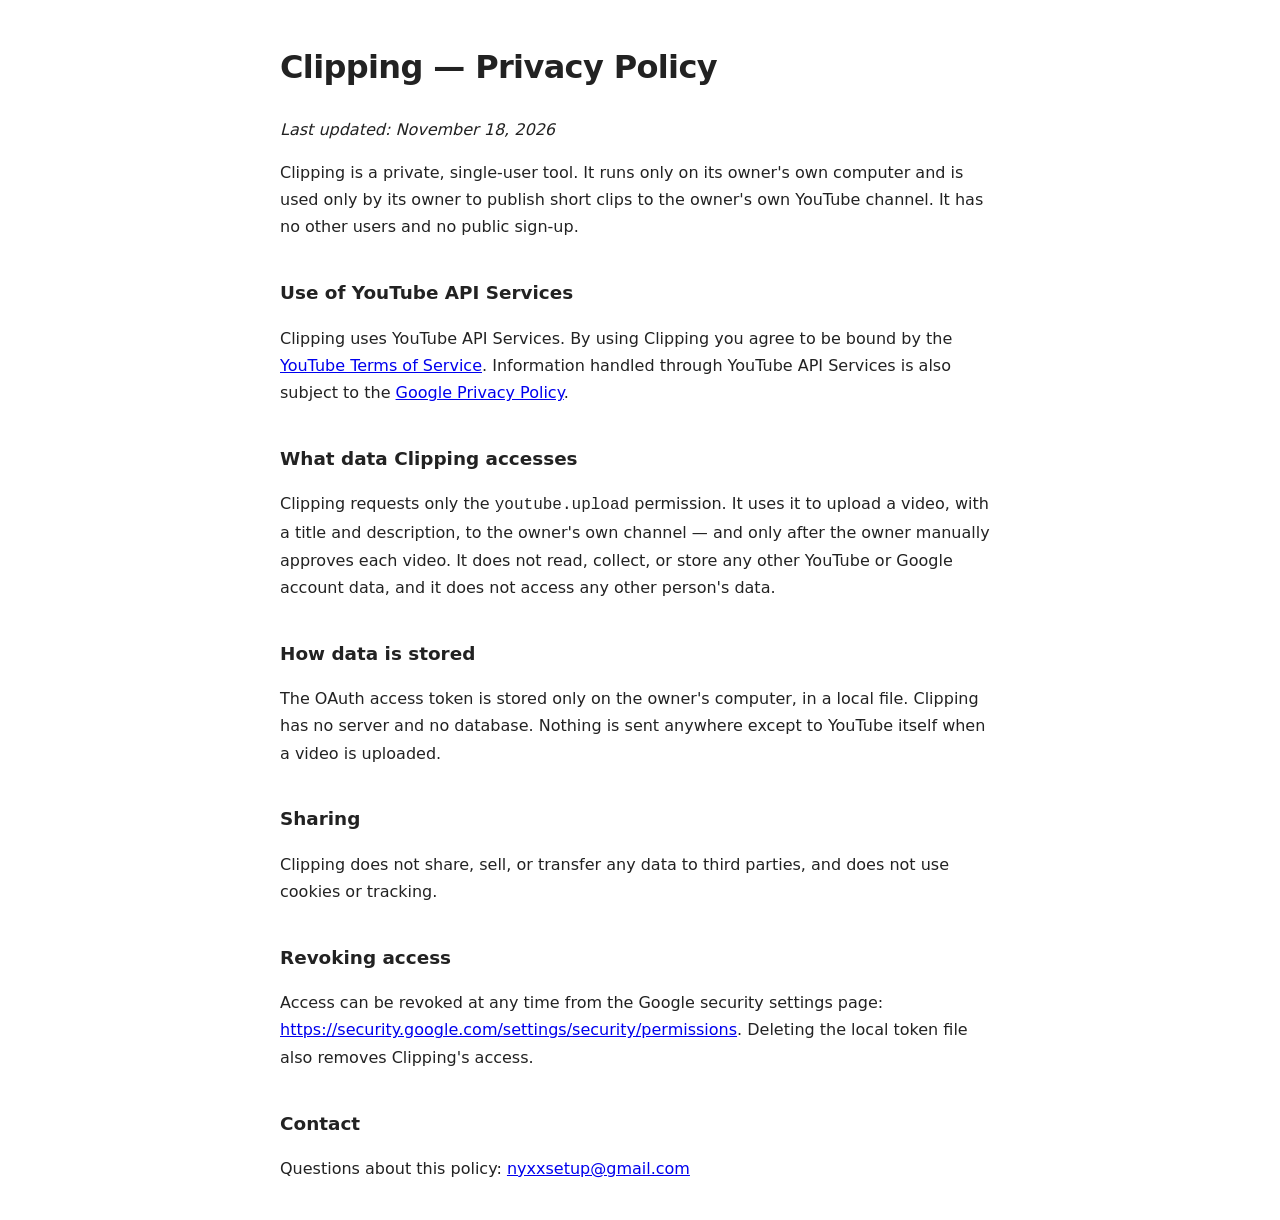
==== index.html @ 89b85b5d "Add Clipping privacy policy Co-Authored-By: Claude Opus 5.5 <noreply@anthropic.com>" ====
<!doctype html>
<html lang="en">
<head>
<meta charset="utf-8">
<meta name="viewport" content="width=device-width, initial-scale=1">
<title>Clipping — Privacy Policy</title>
<style>
  body { font: 16px/1.7 system-ui, sans-serif; max-width: 720px; margin: 40px auto; padding: 0 16px; color: #222; background: #fff; }
  h1 { letter-spacing: -0.02em; }
  h2 { margin-top: 2em; font-size: 1.15em; }
</style>
</head>
<body>
<h1>Clipping — Privacy Policy</h1>
<p><em>Last updated: November 18, 2026</em></p>

<p>Clipping is a private, single-user tool. It runs only on its owner's own computer and is used only by its owner
to publish short clips to the owner's own YouTube channel. It has no other users and no public sign-up.</p>

<h2>Use of YouTube API Services</h2>
<p>Clipping uses YouTube API Services. By using Clipping you agree to be bound by the
<a href="https://www.youtube.com/t/terms">YouTube Terms of Service</a>. Information handled through YouTube API
Services is also subject to the <a href="https://policies.google.com/privacy">Google Privacy Policy</a>.</p>

<h2>What data Clipping accesses</h2>
<p>Clipping requests only the <code>youtube.upload</code> permission. It uses it to upload a video, with a title and
description, to the owner's own channel — and only after the owner manually approves each video. It does not read,
collect, or store any other YouTube or Google account data, and it does not access any other person's data.</p>

<h2>How data is stored</h2>
<p>The OAuth access token is stored only on the owner's computer, in a local file. Clipping has no server and no
database. Nothing is sent anywhere except to YouTube itself when a video is uploaded.</p>

<h2>Sharing</h2>
<p>Clipping does not share, sell, or transfer any data to third parties, and does not use cookies or tracking.</p>

<h2>Revoking access</h2>
<p>Access can be revoked at any time from the Google security settings page:
<a href="https://security.google.com/settings/security/permissions">https://security.google.com/settings/security/permissions</a>.
Deleting the local token file also removes Clipping's access.</p>

<h2>Contact</h2>
<p>Questions about this policy: <a href="mailto:nyxxsetup@gmail.com">nyxxsetup@gmail.com</a></p>
</body>
</html>
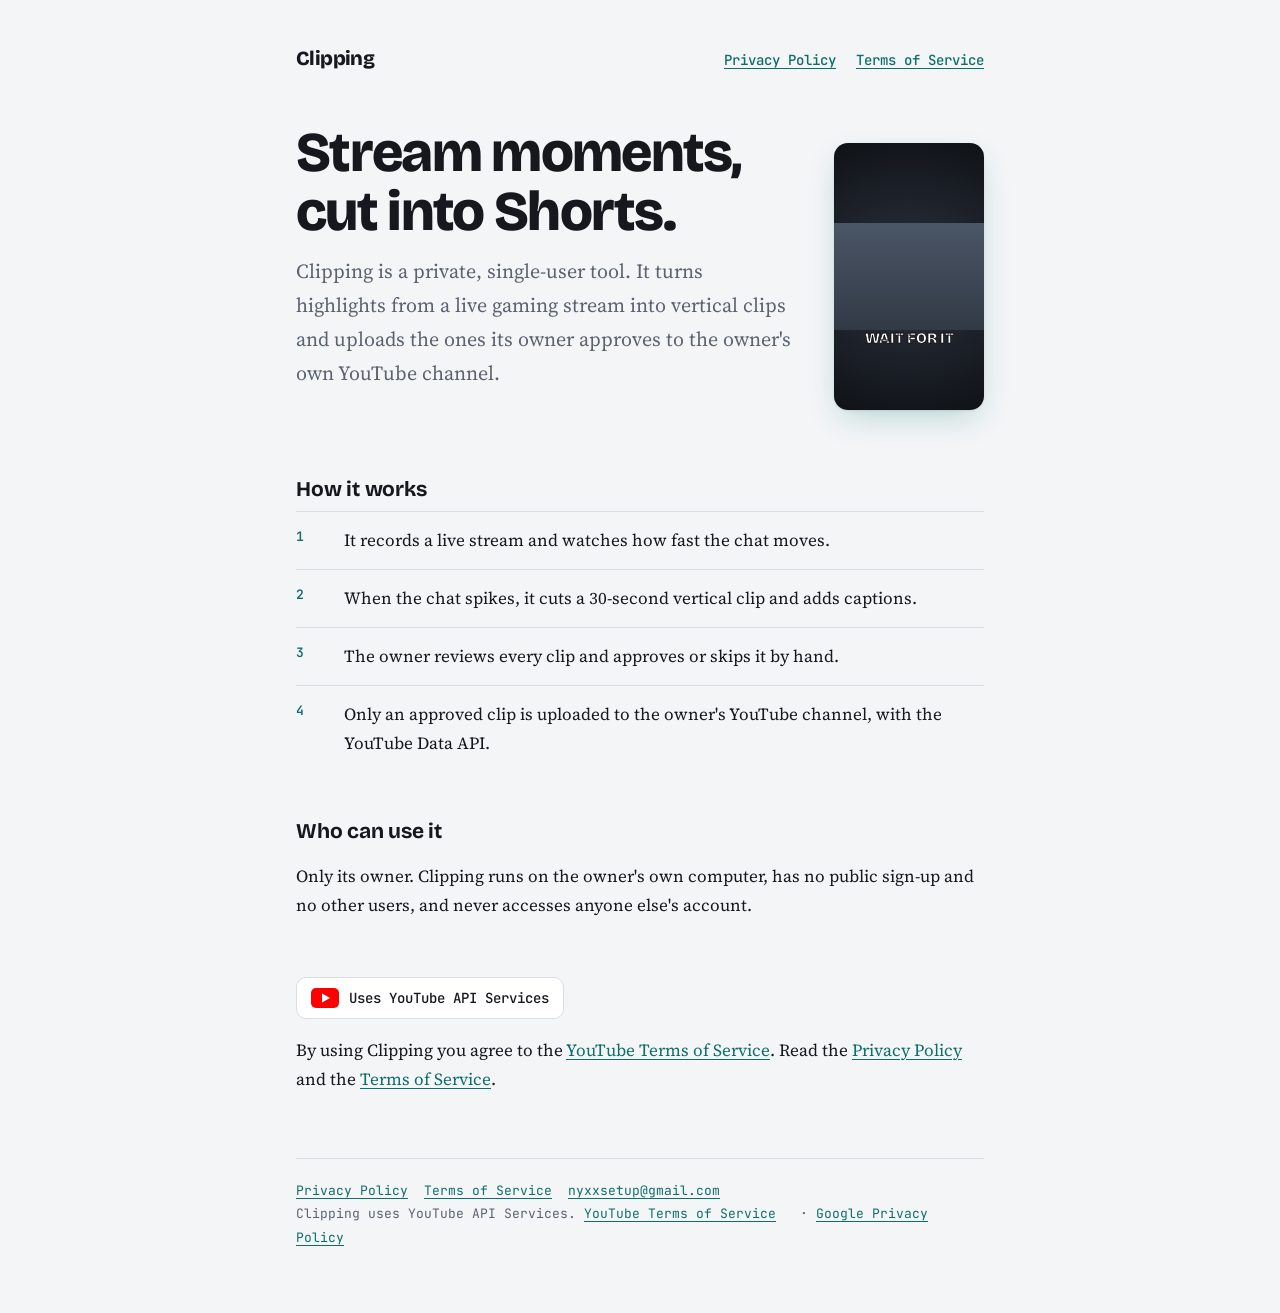
==== commit eec98aeb: "Add homepage and terms of service; expand privacy policy Co-Authored-By: Claude Opus 5.5 <noreply@an" ====
--- a/index.html
+++ b/index.html
@@ -3,43 +3,40 @@
 <head>
 <meta charset="utf-8">
 <meta name="viewport" content="width=device-width, initial-scale=1">
-<title>Clipping — Privacy Policy</title>
-<style>
-  body { font: 16px/1.7 system-ui, sans-serif; max-width: 720px; margin: 40px auto; padding: 0 16px; color: #222; background: #fff; }
-  h1 { letter-spacing: -0.02em; }
-  h2 { margin-top: 2em; font-size: 1.15em; }
-</style>
+<title>Clipping</title>
+<link rel="preconnect" href="https://fonts.googleapis.com">
+<link rel="preconnect" href="https://fonts.gstatic.com" crossorigin>
+<link href="https://fonts.googleapis.com/css2?family=Bricolage+Grotesque:wght@700;800;900&family=JetBrains+Mono:wght@400;500;600&family=Source+Serif+4:wght@400;600&display=swap" rel="stylesheet">
+<link rel="stylesheet" href="style.css">
 </head>
 <body>
-<h1>Clipping — Privacy Policy</h1>
-<p><em>Last updated: November 18, 2026</em></p>
+<div class="wrap">
+<nav><a class="brand" href="./">Clipping</a><a href="privacy.html">Privacy Policy</a><a href="terms.html">Terms of Service</a></nav>
+<div class="hero">
+<div>
+<h1>Stream moments, cut into Shorts.</h1>
+<p class="lede">Clipping is a private, single-user tool. It turns highlights from a live gaming stream into vertical clips and uploads the ones its owner approves to the owner's own YouTube channel.</p>
+</div>
+<div class="clip" aria-hidden="true"><span>WAIT FOR IT</span></div>
+</div>
 
-<p>Clipping is a private, single-user tool. It runs only on its owner's own computer and is used only by its owner
-to publish short clips to the owner's own YouTube channel. It has no other users and no public sign-up.</p>
+<h2>How it works</h2>
+<ol class="steps">
+<li>It records a live stream and watches how fast the chat moves.</li>
+<li>When the chat spikes, it cuts a 30-second vertical clip and adds captions.</li>
+<li>The owner reviews every clip and approves or skips it by hand.</li>
+<li>Only an approved clip is uploaded to the owner's YouTube channel, with the YouTube Data API.</li>
+</ol>
 
-<h2>Use of YouTube API Services</h2>
-<p>Clipping uses YouTube API Services. By using Clipping you agree to be bound by the
-<a href="https://www.youtube.com/t/terms">YouTube Terms of Service</a>. Information handled through YouTube API
-Services is also subject to the <a href="https://policies.google.com/privacy">Google Privacy Policy</a>.</p>
+<h2>Who can use it</h2>
+<p>Only its owner. Clipping runs on the owner's own computer, has no public sign-up and no other users, and never accesses anyone else's account.</p>
 
-<h2>What data Clipping accesses</h2>
-<p>Clipping requests only the <code>youtube.upload</code> permission. It uses it to upload a video, with a title and
-description, to the owner's own channel — and only after the owner manually approves each video. It does not read,
-collect, or store any other YouTube or Google account data, and it does not access any other person's data.</p>
-
-<h2>How data is stored</h2>
-<p>The OAuth access token is stored only on the owner's computer, in a local file. Clipping has no server and no
-database. Nothing is sent anywhere except to YouTube itself when a video is uploaded.</p>
-
-<h2>Sharing</h2>
-<p>Clipping does not share, sell, or transfer any data to third parties, and does not use cookies or tracking.</p>
-
-<h2>Revoking access</h2>
-<p>Access can be revoked at any time from the Google security settings page:
-<a href="https://security.google.com/settings/security/permissions">https://security.google.com/settings/security/permissions</a>.
-Deleting the local token file also removes Clipping's access.</p>
-
-<h2>Contact</h2>
-<p>Questions about this policy: <a href="mailto:nyxxsetup@gmail.com">nyxxsetup@gmail.com</a></p>
+<a class="yt" href="https://www.youtube.com/" aria-label="YouTube">
+<svg width="28" height="20" viewBox="0 0 28 20" aria-hidden="true"><rect width="28" height="20" rx="5" fill="#FF0000"/><path d="M11 5.5v9l8-4.5z" fill="#fff"/></svg>
+Uses YouTube API Services
+</a>
+<p>By using Clipping you agree to the <a href="https://www.youtube.com/t/terms">YouTube Terms of Service</a>. Read the <a href="privacy.html">Privacy Policy</a> and the <a href="terms.html">Terms of Service</a>.</p>
+<footer><a href="privacy.html">Privacy Policy</a><a href="terms.html">Terms of Service</a><a href="mailto:nyxxsetup@gmail.com">nyxxsetup@gmail.com</a><br>Clipping uses YouTube API Services. <a href="https://www.youtube.com/t/terms">YouTube Terms of Service</a> · <a href="https://policies.google.com/privacy">Google Privacy Policy</a></footer>
+</div>
 </body>
 </html>
--- a/style.css
+++ b/style.css
@@ -0,0 +1,31 @@
+:root{--paper:#F3F5F7;--card:#FFFFFF;--ink:#16181D;--muted:#5B6270;--line:#DADFE5;--accent:#0F6E6A;--yt:#FF0000;
+  --display:"Bricolage Grotesque",system-ui,sans-serif;--body:"Source Serif 4",Georgia,serif;--mono:"JetBrains Mono",ui-monospace,monospace}
+@media (prefers-color-scheme:dark){:root{--paper:#111317;--card:#181B21;--ink:#E9ECF0;--muted:#9AA2AE;--line:#2A2F37;--accent:#4FC2BB}}
+*{box-sizing:border-box}
+body{margin:0;background:var(--paper);color:var(--ink);font:17px/1.7 var(--body)}
+.wrap{max-width:720px;margin:0 auto;padding:48px 16px 64px}
+nav{display:flex;gap:20px;flex-wrap:wrap;align-items:baseline;font:500 14px/1 var(--mono);margin-bottom:56px}
+nav .brand{font:800 20px/1 var(--display);letter-spacing:-0.03em;margin-right:auto;color:var(--ink);text-decoration:none}
+a{color:var(--accent);text-underline-offset:3px}
+a:hover{text-decoration-thickness:2px}
+a:focus-visible{outline:2px solid var(--accent);outline-offset:3px;border-radius:2px}
+a:active{opacity:.7}
+h1{font:800 clamp(36px,7vw,56px)/1.05 var(--display);letter-spacing:-0.03em;margin:0 0 12px}
+h2{font:700 21px/1.3 var(--display);letter-spacing:-0.01em;margin:2.2em 0 .4em}
+.meta{font:13px/1.5 var(--mono);color:var(--muted);margin:0 0 32px}
+.lede{font-size:20px;color:var(--muted);margin:0 0 40px}
+code{font:14px var(--mono)}
+ol.steps{list-style:none;padding:0;margin:0;counter-reset:s}
+ol.steps li{counter-increment:s;padding:14px 0 14px 48px;border-top:1px solid var(--line);position:relative}
+ol.steps li::before{content:counter(s);position:absolute;left:0;top:14px;font:600 13px/1.7 var(--mono);color:var(--accent)}
+.hero{display:grid;grid-template-columns:1fr auto;gap:40px;align-items:center}
+.clip{width:150px;aspect-ratio:9/16;border-radius:14px;background:radial-gradient(120% 60% at 50% 50%,#2c3440,#0d0f13);
+  box-shadow:0 1px 2px rgb(15 110 106/.12),0 12px 32px -8px rgb(15 110 106/.28);position:relative;overflow:hidden}
+.clip::before{content:"";position:absolute;inset:30% 0;background:linear-gradient(#4a5566,#323a46)}
+.clip span{position:absolute;left:0;right:0;bottom:24%;text-align:center;font:900 15px/1 var(--display);color:#fff;-webkit-text-stroke:.6px #000}
+.yt{display:inline-flex;align-items:center;gap:10px;margin-top:40px;padding:10px 14px;border:1px solid var(--line);border-radius:10px;background:var(--card);font:500 14px/1 var(--mono);color:var(--ink);text-decoration:none}
+.yt svg{flex:none}
+.yt:hover{border-color:var(--muted)}
+footer{margin-top:64px;padding-top:20px;border-top:1px solid var(--line);font:13px/1.8 var(--mono);color:var(--muted)}
+footer a{margin-right:16px}
+@media (max-width:560px){.hero{grid-template-columns:1fr}.clip{display:none}}
